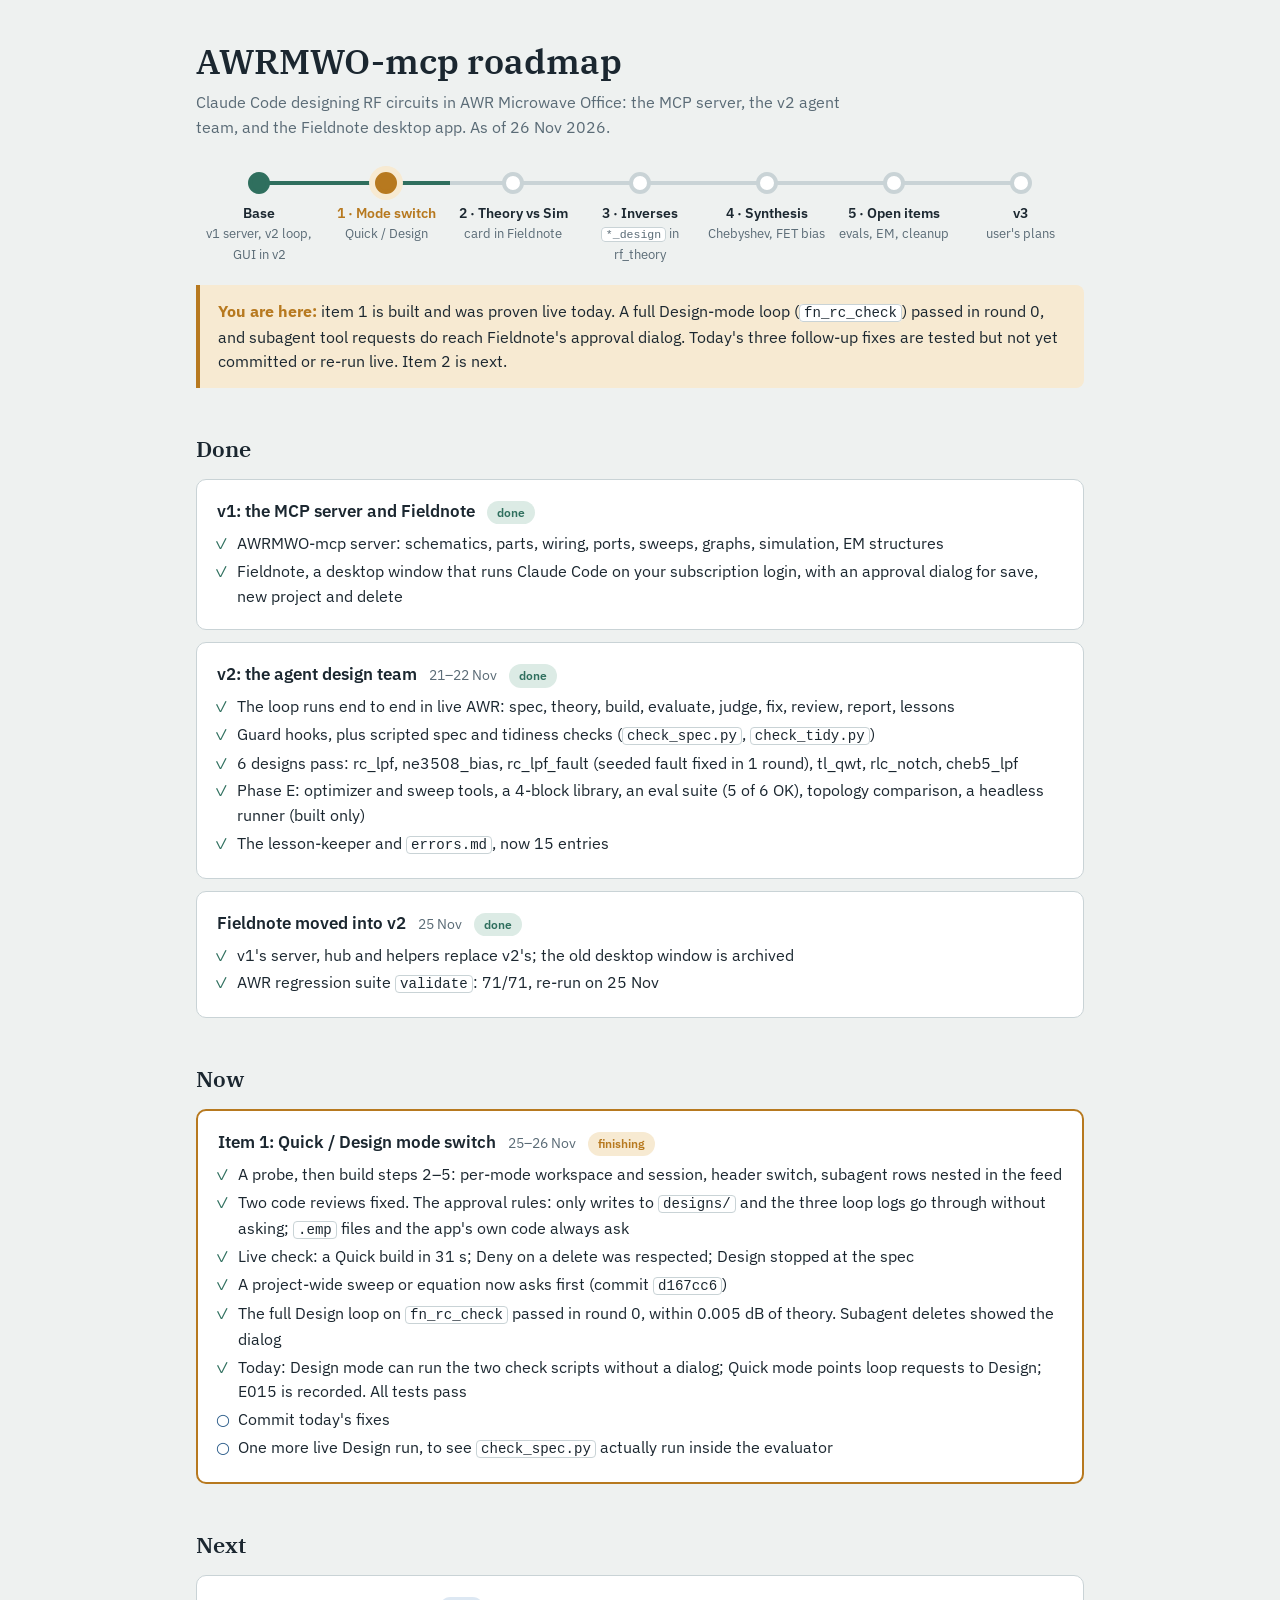
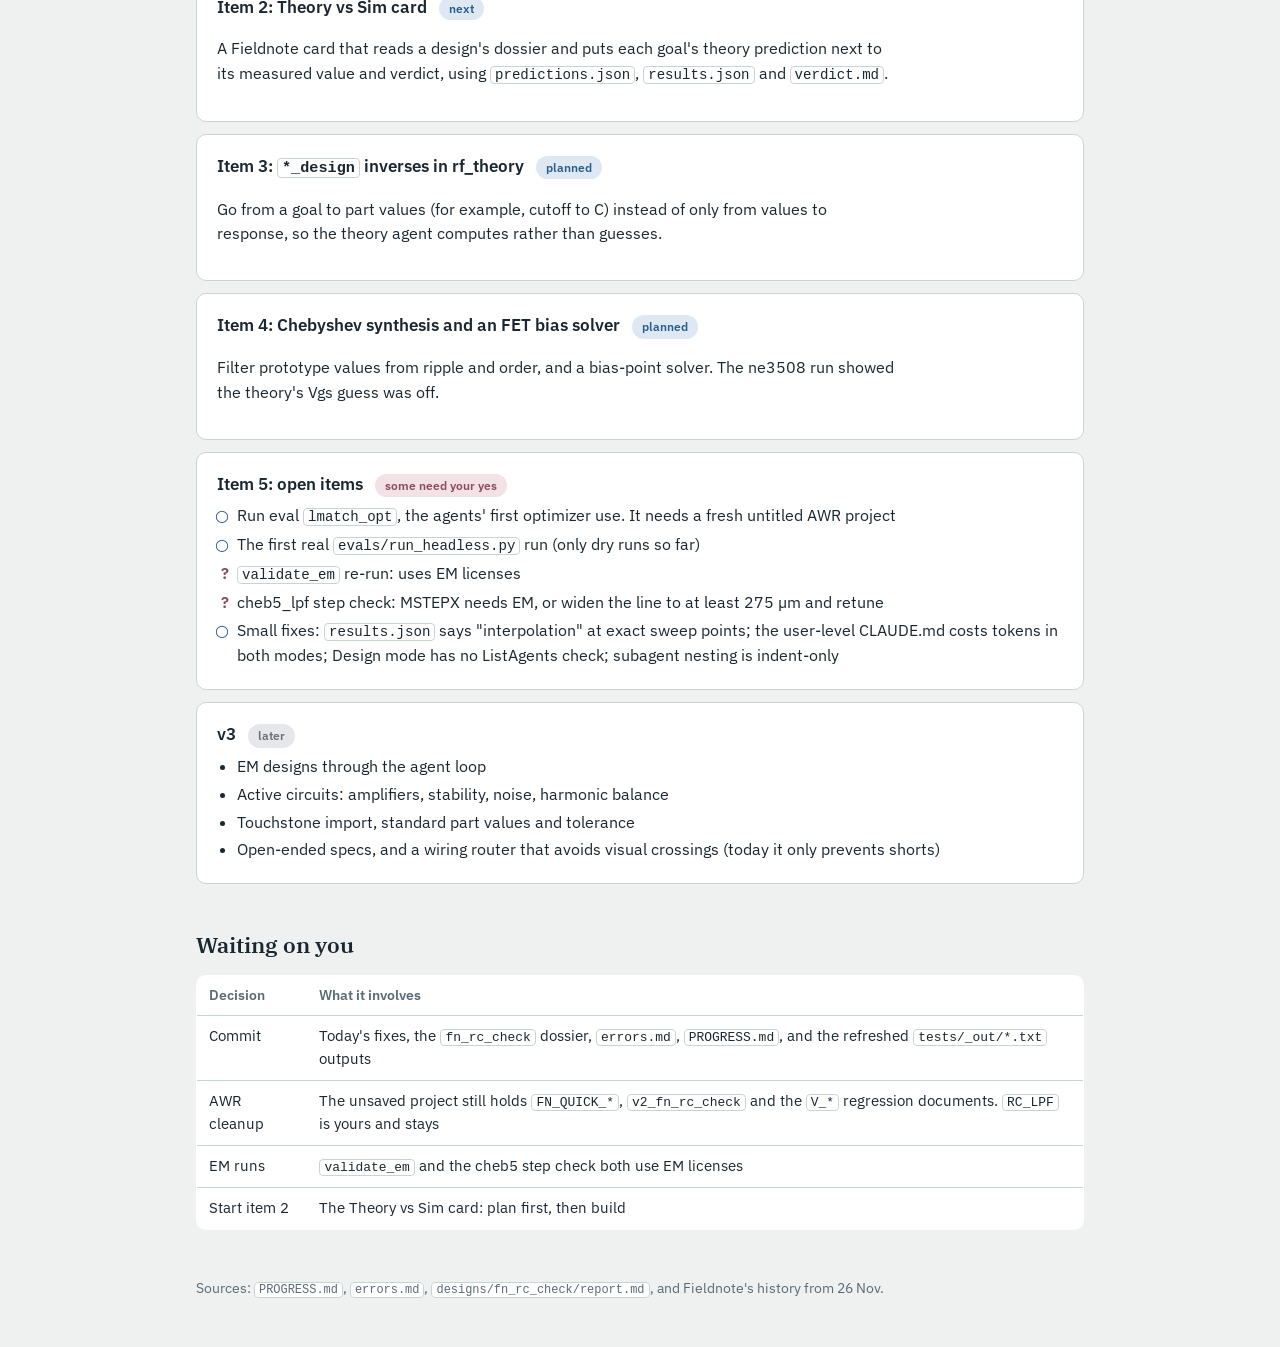
==== roadmap.html @ 6a2615ae "Fieldnote Design mode: run the check scripts, first full loop - Design mode gets Bash (subagents inh" ====
<!doctype html>
<html lang="en">
<head>
<meta charset="utf-8">
<meta name="viewport" content="width=device-width, initial-scale=1">
<title>AWRMWO-mcp Roadmap</title>
<link rel="preconnect" href="https://fonts.googleapis.com">
<link href="https://fonts.googleapis.com/css2?family=IBM+Plex+Sans:wght@400;500;600&family=IBM+Plex+Serif:wght@500;600&display=swap" rel="stylesheet">
<style>
:root {
  --bg: #eef1f0; --panel: #ffffff; --ink: #1b2730; --muted: #5a6b76; --line: #c9d3d6;
  --done: #2f6f5e; --done-bg: #dcebe5; --here: #b7791f; --here-bg: #f7ead2;
  --next: #2c5d8a; --next-bg: #dde8f3; --held: #8a4b5c; --held-bg: #f2e1e5; --later: #6b6f7a; --later-bg: #e6e7ea;
}
@media (prefers-color-scheme: dark) {
  :root:not([data-theme="light"]) {
    --bg: #141b20; --panel: #1c252b; --ink: #e3e9ec; --muted: #9aabb5; --line: #33424b;
    --done: #7cc4ad; --done-bg: #1f3a33; --here: #f0b54d; --here-bg: #3d3020;
    --next: #8db8e2; --next-bg: #1f3245; --held: #e39aae; --held-bg: #3e2630; --later: #a7abb5; --later-bg: #2a3036;
  }
}
:root[data-theme="dark"] {
  --bg: #141b20; --panel: #1c252b; --ink: #e3e9ec; --muted: #9aabb5; --line: #33424b;
  --done: #7cc4ad; --done-bg: #1f3a33; --here: #f0b54d; --here-bg: #3d3020;
  --next: #8db8e2; --next-bg: #1f3245; --held: #e39aae; --held-bg: #3e2630; --later: #a7abb5; --later-bg: #2a3036;
}
* { box-sizing: border-box; }
body { margin: 0; background: var(--bg); color: var(--ink); font: 16px/1.55 "IBM Plex Sans", system-ui, sans-serif; }
main { max-width: 920px; margin: 0 auto; padding: 40px 16px 64px; }
h1, h2 { font-family: "IBM Plex Serif", Georgia, serif; font-weight: 600; line-height: 1.2; }
h1 { font-size: 2.2rem; margin: 0 0 8px; }
h2 { font-size: 1.4rem; margin: 48px 0 16px; }
p { max-width: 68ch; }
.lede { color: var(--muted); margin: 0 0 28px; }
code { font-family: Consolas, "Cascadia Mono", monospace; font-size: .88em; background: var(--panel); border: 1px solid var(--line); border-radius: 4px; padding: 0 4px; }

/* the signal path: the user's five items plus v3, with the marker on where we are */
.path { display: grid; grid-template-columns: repeat(7, 1fr); gap: 0; margin: 8px 0 12px; }
.stop { position: relative; padding-top: 34px; text-align: center; font-size: .82rem; color: var(--muted); }
.stop::before { content: ""; position: absolute; top: 13px; left: 0; right: 0; height: 4px; background: var(--line); }
.stop.done::before, .stop.here::before { background: var(--done); }
.stop:first-child::before { left: 50%; } .stop:last-child::before { right: 50%; }
.stop .dot { position: absolute; top: 4px; left: calc(50% - 11px); width: 22px; height: 22px; border-radius: 50%;
  background: var(--panel); border: 4px solid var(--line); }
.stop.done .dot { background: var(--done); border-color: var(--done); }
.stop.here .dot { background: var(--here); border-color: var(--here); box-shadow: 0 0 0 6px var(--here-bg); }
.stop b { display: block; color: var(--ink); font-weight: 600; font-size: .9rem; }
.stop.here b { color: var(--here); }
.youarehere { background: var(--here-bg); border-left: 4px solid var(--here); padding: 14px 18px; border-radius: 0 8px 8px 0; margin: 20px 0 0; }
.youarehere strong { color: var(--here); }

/* stages */
.stage { background: var(--panel); border: 1px solid var(--line); border-radius: 10px; padding: 18px 20px; margin: 12px 0; }
.stage.here { border: 2px solid var(--here); }
.stage header { display: flex; flex-wrap: wrap; align-items: baseline; gap: 8px 12px; margin-bottom: 6px; }
.stage h3 { margin: 0; font-size: 1.08rem; font-weight: 600; }
.when { color: var(--muted); font-size: .85rem; }
.chip { font-size: .78rem; font-weight: 600; padding: 2px 10px; border-radius: 99px; }
.chip.done { color: var(--done); background: var(--done-bg); }
.chip.here { color: var(--here); background: var(--here-bg); }
.chip.next { color: var(--next); background: var(--next-bg); }
.chip.held { color: var(--held); background: var(--held-bg); }
.chip.later { color: var(--later); background: var(--later-bg); }
ul { margin: 6px 0 0; padding-left: 20px; }
li { margin: 3px 0; }
li.ok::marker { content: "✓  "; color: var(--done); }
li.todo::marker { content: "○  "; color: var(--next); }
li.ask::marker { content: "?  "; color: var(--held); font-weight: 600; }

table { width: 100%; border-collapse: collapse; font-size: .92rem; background: var(--panel); border: 1px solid var(--line); border-radius: 10px; overflow: hidden; }
th, td { text-align: left; padding: 9px 12px; border-bottom: 1px solid var(--line); vertical-align: top; }
th { font-weight: 600; color: var(--muted); font-size: .85rem; }
tr:last-child td { border-bottom: 0; }
.wrap { overflow-x: auto; }
footer { margin-top: 48px; color: var(--muted); font-size: .85rem; }

@media (max-width: 640px) {
  h1 { font-size: 1.7rem; }
  .path { grid-template-columns: 1fr; }
  .stop { padding: 0 0 14px 40px; text-align: left; }
  .stop::before { top: 0; bottom: 0; left: 9px; right: auto; width: 4px; height: auto; }
  .stop:first-child::before { left: 9px; top: 11px; } .stop:last-child::before { right: auto; bottom: calc(100% - 11px); }
  .stop .dot { top: 0; left: 0; }
}
</style>
</head>
<body>
<main>
  <h1>AWRMWO-mcp roadmap</h1>
  <p class="lede">Claude Code designing RF circuits in AWR Microwave Office: the MCP server, the v2 agent team, and the Fieldnote desktop app. As of 26 Nov 2026.</p>

  <div class="path" aria-label="The plan from 25 Nov, in order">
    <div class="stop done"><span class="dot"></span><b>Base</b>v1 server, v2 loop, GUI in v2</div>
    <div class="stop here"><span class="dot"></span><b>1 · Mode switch</b>Quick / Design</div>
    <div class="stop"><span class="dot"></span><b>2 · Theory vs Sim</b>card in Fieldnote</div>
    <div class="stop"><span class="dot"></span><b>3 · Inverses</b><code>*_design</code> in rf_theory</div>
    <div class="stop"><span class="dot"></span><b>4 · Synthesis</b>Chebyshev, FET bias</div>
    <div class="stop"><span class="dot"></span><b>5 · Open items</b>evals, EM, cleanup</div>
    <div class="stop"><span class="dot"></span><b>v3</b>user's plans</div>
  </div>

  <div class="youarehere">
    <strong>You are here:</strong> item 1 is built and was proven live today. A full Design-mode loop (<code>fn_rc_check</code>) passed in round 0, and subagent tool requests do reach Fieldnote's approval dialog. Today's three follow-up fixes are tested but not yet committed or re-run live. Item 2 is next.
  </div>

  <h2>Done</h2>

  <section class="stage">
    <header><h3>v1: the MCP server and Fieldnote</h3><span class="chip done">done</span></header>
    <ul>
      <li class="ok">AWRMWO-mcp server: schematics, parts, wiring, ports, sweeps, graphs, simulation, EM structures</li>
      <li class="ok">Fieldnote, a desktop window that runs Claude Code on your subscription login, with an approval dialog for save, new project and delete</li>
    </ul>
  </section>

  <section class="stage">
    <header><h3>v2: the agent design team</h3><span class="when">21–22 Nov</span><span class="chip done">done</span></header>
    <ul>
      <li class="ok">The loop runs end to end in live AWR: spec, theory, build, evaluate, judge, fix, review, report, lessons</li>
      <li class="ok">Guard hooks, plus scripted spec and tidiness checks (<code>check_spec.py</code>, <code>check_tidy.py</code>)</li>
      <li class="ok">6 designs pass: rc_lpf, ne3508_bias, rc_lpf_fault (seeded fault fixed in 1 round), tl_qwt, rlc_notch, cheb5_lpf</li>
      <li class="ok">Phase E: optimizer and sweep tools, a 4-block library, an eval suite (5 of 6 OK), topology comparison, a headless runner (built only)</li>
      <li class="ok">The lesson-keeper and <code>errors.md</code>, now 15 entries</li>
    </ul>
  </section>

  <section class="stage">
    <header><h3>Fieldnote moved into v2</h3><span class="when">25 Nov</span><span class="chip done">done</span></header>
    <ul>
      <li class="ok">v1's server, hub and helpers replace v2's; the old desktop window is archived</li>
      <li class="ok">AWR regression suite <code>validate</code>: 71/71, re-run on 25 Nov</li>
    </ul>
  </section>

  <h2>Now</h2>

  <section class="stage here">
    <header><h3>Item 1: Quick / Design mode switch</h3><span class="when">25–26 Nov</span><span class="chip here">finishing</span></header>
    <ul>
      <li class="ok">A probe, then build steps 2–5: per-mode workspace and session, header switch, subagent rows nested in the feed</li>
      <li class="ok">Two code reviews fixed. The approval rules: only writes to <code>designs/</code> and the three loop logs go through without asking; <code>.emp</code> files and the app's own code always ask</li>
      <li class="ok">Live check: a Quick build in 31 s; Deny on a delete was respected; Design stopped at the spec</li>
      <li class="ok">A project-wide sweep or equation now asks first (commit <code>d167cc6</code>)</li>
      <li class="ok">The full Design loop on <code>fn_rc_check</code> passed in round 0, within 0.005 dB of theory. Subagent deletes showed the dialog</li>
      <li class="ok">Today: Design mode can run the two check scripts without a dialog; Quick mode points loop requests to Design; E015 is recorded. All tests pass</li>
      <li class="todo">Commit today's fixes</li>
      <li class="todo">One more live Design run, to see <code>check_spec.py</code> actually run inside the evaluator</li>
    </ul>
  </section>

  <h2>Next</h2>

  <section class="stage">
    <header><h3>Item 2: Theory vs Sim card</h3><span class="chip next">next</span></header>
    <p>A Fieldnote card that reads a design's dossier and puts each goal's theory prediction next to its measured value and verdict, using <code>predictions.json</code>, <code>results.json</code> and <code>verdict.md</code>.</p>
  </section>

  <section class="stage">
    <header><h3>Item 3: <code>*_design</code> inverses in rf_theory</h3><span class="chip next">planned</span></header>
    <p>Go from a goal to part values (for example, cutoff to C) instead of only from values to response, so the theory agent computes rather than guesses.</p>
  </section>

  <section class="stage">
    <header><h3>Item 4: Chebyshev synthesis and an FET bias solver</h3><span class="chip next">planned</span></header>
    <p>Filter prototype values from ripple and order, and a bias-point solver. The ne3508 run showed the theory's Vgs guess was off.</p>
  </section>

  <section class="stage">
    <header><h3>Item 5: open items</h3><span class="chip held">some need your yes</span></header>
    <ul>
      <li class="todo">Run eval <code>lmatch_opt</code>, the agents' first optimizer use. It needs a fresh untitled AWR project</li>
      <li class="todo">The first real <code>evals/run_headless.py</code> run (only dry runs so far)</li>
      <li class="ask"><code>validate_em</code> re-run: uses EM licenses</li>
      <li class="ask">cheb5_lpf step check: MSTEPX needs EM, or widen the line to at least 275 µm and retune</li>
      <li class="todo">Small fixes: <code>results.json</code> says "interpolation" at exact sweep points; the user-level CLAUDE.md costs tokens in both modes; Design mode has no ListAgents check; subagent nesting is indent-only</li>
    </ul>
  </section>

  <section class="stage">
    <header><h3>v3</h3><span class="chip later">later</span></header>
    <ul>
      <li>EM designs through the agent loop</li>
      <li>Active circuits: amplifiers, stability, noise, harmonic balance</li>
      <li>Touchstone import, standard part values and tolerance</li>
      <li>Open-ended specs, and a wiring router that avoids visual crossings (today it only prevents shorts)</li>
    </ul>
  </section>

  <h2>Waiting on you</h2>
  <div class="wrap">
  <table>
    <tr><th>Decision</th><th>What it involves</th></tr>
    <tr><td>Commit</td><td>Today's fixes, the <code>fn_rc_check</code> dossier, <code>errors.md</code>, <code>PROGRESS.md</code>, and the refreshed <code>tests/_out/*.txt</code> outputs</td></tr>
    <tr><td>AWR cleanup</td><td>The unsaved project still holds <code>FN_QUICK_*</code>, <code>v2_fn_rc_check</code> and the <code>V_*</code> regression documents. <code>RC_LPF</code> is yours and stays</td></tr>
    <tr><td>EM runs</td><td><code>validate_em</code> and the cheb5 step check both use EM licenses</td></tr>
    <tr><td>Start item 2</td><td>The Theory vs Sim card: plan first, then build</td></tr>
  </table>
  </div>

  <footer>Sources: <code>PROGRESS.md</code>, <code>errors.md</code>, <code>designs/fn_rc_check/report.md</code>, and Fieldnote's history from 26 Nov.</footer>
</main>
</body>
</html>
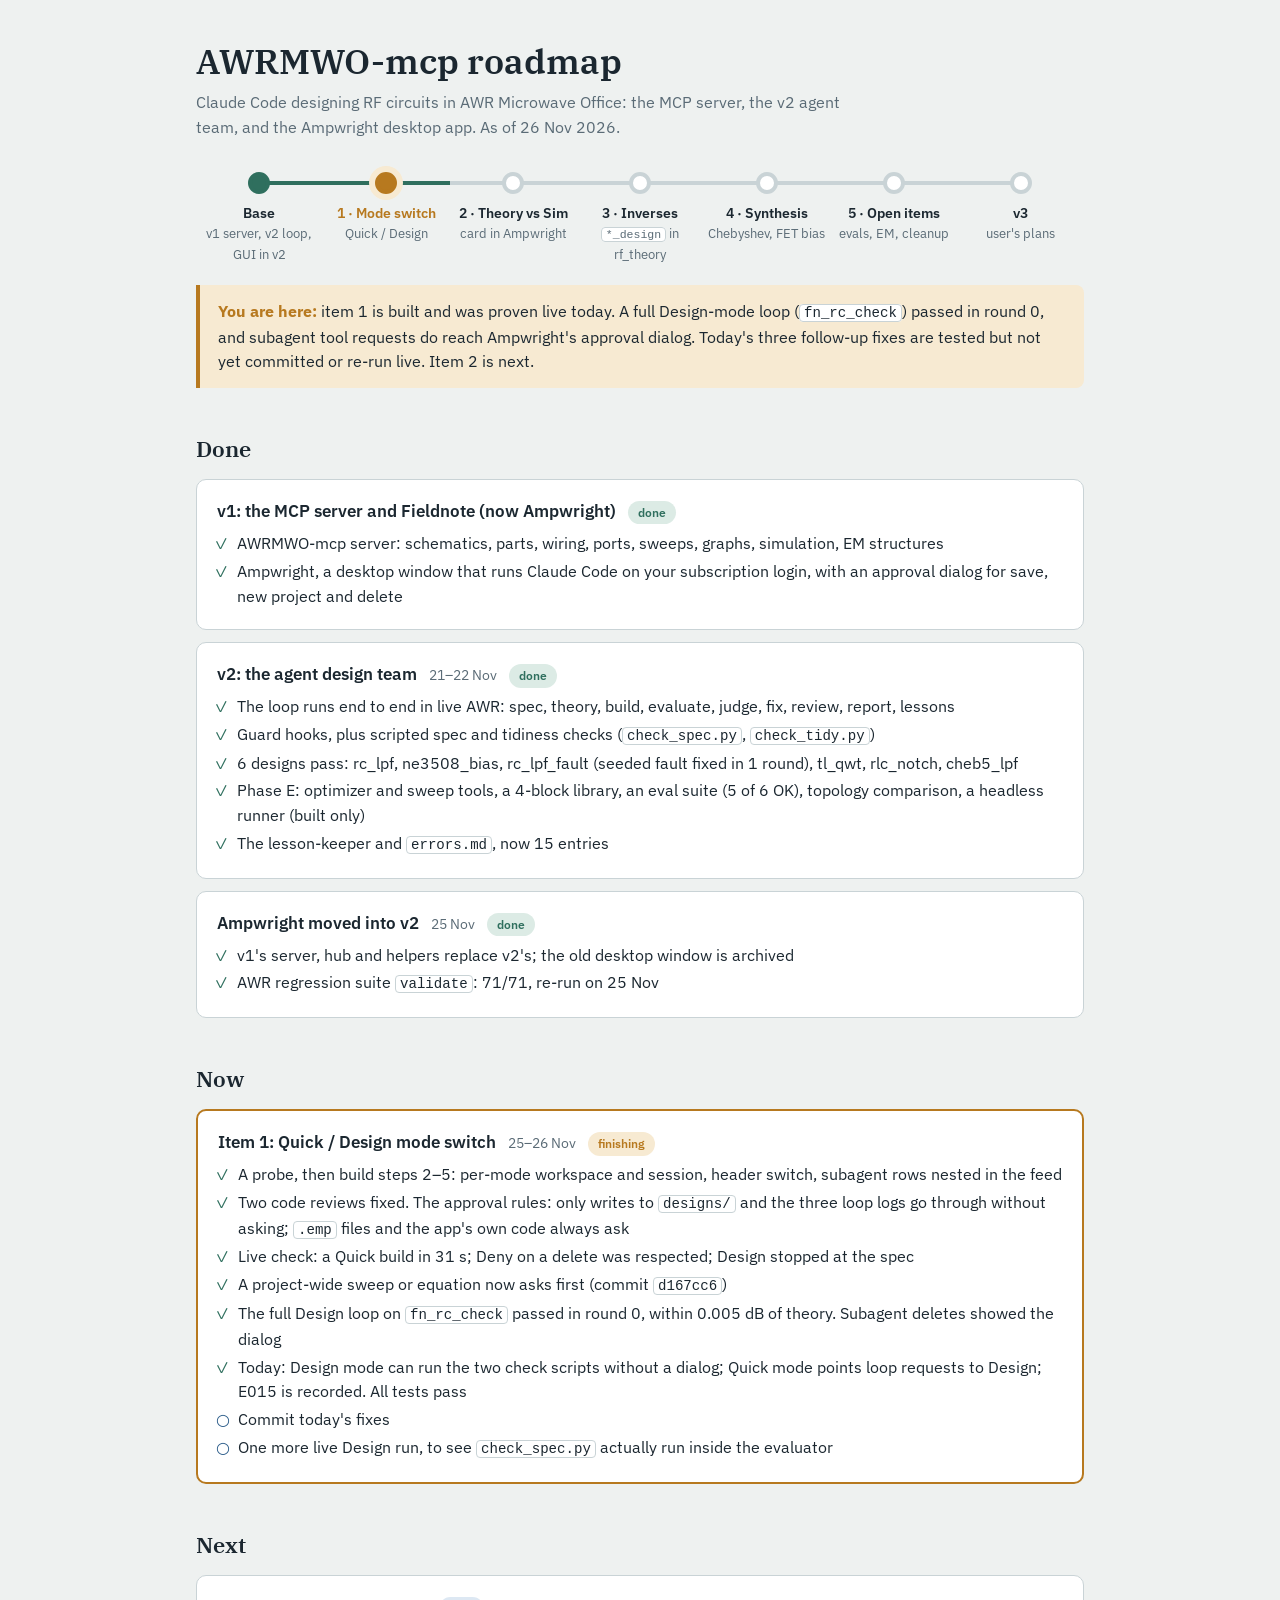
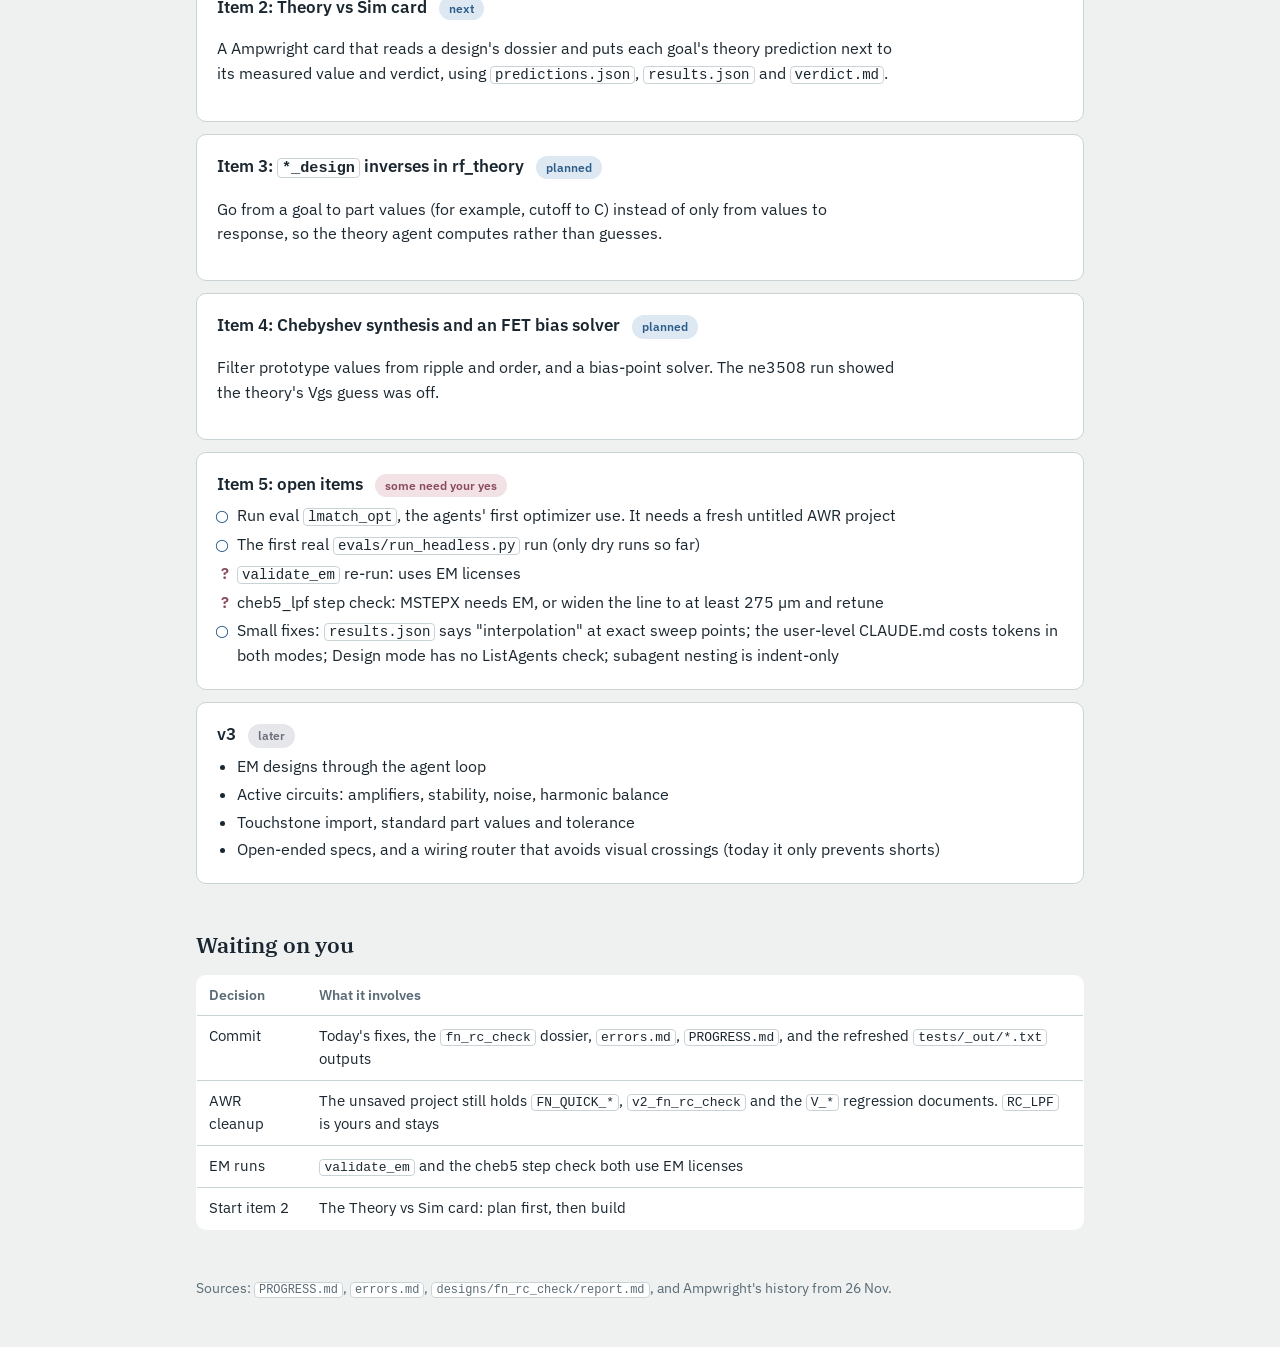
==== commit 009bae18: "Rename the Fieldnote GUI to Ampwright; add the v3 PA plan - fieldnote/ -> ampwright/, Fieldnote.bat " ====
--- a/roadmap.html
+++ b/roadmap.html
@@ -87,12 +87,12 @@
 <body>
 <main>
   <h1>AWRMWO-mcp roadmap</h1>
-  <p class="lede">Claude Code designing RF circuits in AWR Microwave Office: the MCP server, the v2 agent team, and the Fieldnote desktop app. As of 26 Nov 2026.</p>
+  <p class="lede">Claude Code designing RF circuits in AWR Microwave Office: the MCP server, the v2 agent team, and the Ampwright desktop app. As of 26 Nov 2026.</p>
 
   <div class="path" aria-label="The plan from 25 Nov, in order">
     <div class="stop done"><span class="dot"></span><b>Base</b>v1 server, v2 loop, GUI in v2</div>
     <div class="stop here"><span class="dot"></span><b>1 · Mode switch</b>Quick / Design</div>
-    <div class="stop"><span class="dot"></span><b>2 · Theory vs Sim</b>card in Fieldnote</div>
+    <div class="stop"><span class="dot"></span><b>2 · Theory vs Sim</b>card in Ampwright</div>
     <div class="stop"><span class="dot"></span><b>3 · Inverses</b><code>*_design</code> in rf_theory</div>
     <div class="stop"><span class="dot"></span><b>4 · Synthesis</b>Chebyshev, FET bias</div>
     <div class="stop"><span class="dot"></span><b>5 · Open items</b>evals, EM, cleanup</div>
@@ -100,16 +100,16 @@
   </div>
 
   <div class="youarehere">
-    <strong>You are here:</strong> item 1 is built and was proven live today. A full Design-mode loop (<code>fn_rc_check</code>) passed in round 0, and subagent tool requests do reach Fieldnote's approval dialog. Today's three follow-up fixes are tested but not yet committed or re-run live. Item 2 is next.
+    <strong>You are here:</strong> item 1 is built and was proven live today. A full Design-mode loop (<code>fn_rc_check</code>) passed in round 0, and subagent tool requests do reach Ampwright's approval dialog. Today's three follow-up fixes are tested but not yet committed or re-run live. Item 2 is next.
   </div>
 
   <h2>Done</h2>
 
   <section class="stage">
-    <header><h3>v1: the MCP server and Fieldnote</h3><span class="chip done">done</span></header>
+    <header><h3>v1: the MCP server and Fieldnote (now Ampwright)</h3><span class="chip done">done</span></header>
     <ul>
       <li class="ok">AWRMWO-mcp server: schematics, parts, wiring, ports, sweeps, graphs, simulation, EM structures</li>
-      <li class="ok">Fieldnote, a desktop window that runs Claude Code on your subscription login, with an approval dialog for save, new project and delete</li>
+      <li class="ok">Ampwright, a desktop window that runs Claude Code on your subscription login, with an approval dialog for save, new project and delete</li>
     </ul>
   </section>
 
@@ -125,7 +125,7 @@
   </section>
 
   <section class="stage">
-    <header><h3>Fieldnote moved into v2</h3><span class="when">25 Nov</span><span class="chip done">done</span></header>
+    <header><h3>Ampwright moved into v2</h3><span class="when">25 Nov</span><span class="chip done">done</span></header>
     <ul>
       <li class="ok">v1's server, hub and helpers replace v2's; the old desktop window is archived</li>
       <li class="ok">AWR regression suite <code>validate</code>: 71/71, re-run on 25 Nov</li>
@@ -152,7 +152,7 @@
 
   <section class="stage">
     <header><h3>Item 2: Theory vs Sim card</h3><span class="chip next">next</span></header>
-    <p>A Fieldnote card that reads a design's dossier and puts each goal's theory prediction next to its measured value and verdict, using <code>predictions.json</code>, <code>results.json</code> and <code>verdict.md</code>.</p>
+    <p>A Ampwright card that reads a design's dossier and puts each goal's theory prediction next to its measured value and verdict, using <code>predictions.json</code>, <code>results.json</code> and <code>verdict.md</code>.</p>
   </section>
 
   <section class="stage">
@@ -197,7 +197,7 @@
   </table>
   </div>
 
-  <footer>Sources: <code>PROGRESS.md</code>, <code>errors.md</code>, <code>designs/fn_rc_check/report.md</code>, and Fieldnote's history from 26 Nov.</footer>
+  <footer>Sources: <code>PROGRESS.md</code>, <code>errors.md</code>, <code>designs/fn_rc_check/report.md</code>, and Ampwright's history from 26 Nov.</footer>
 </main>
 </body>
 </html>
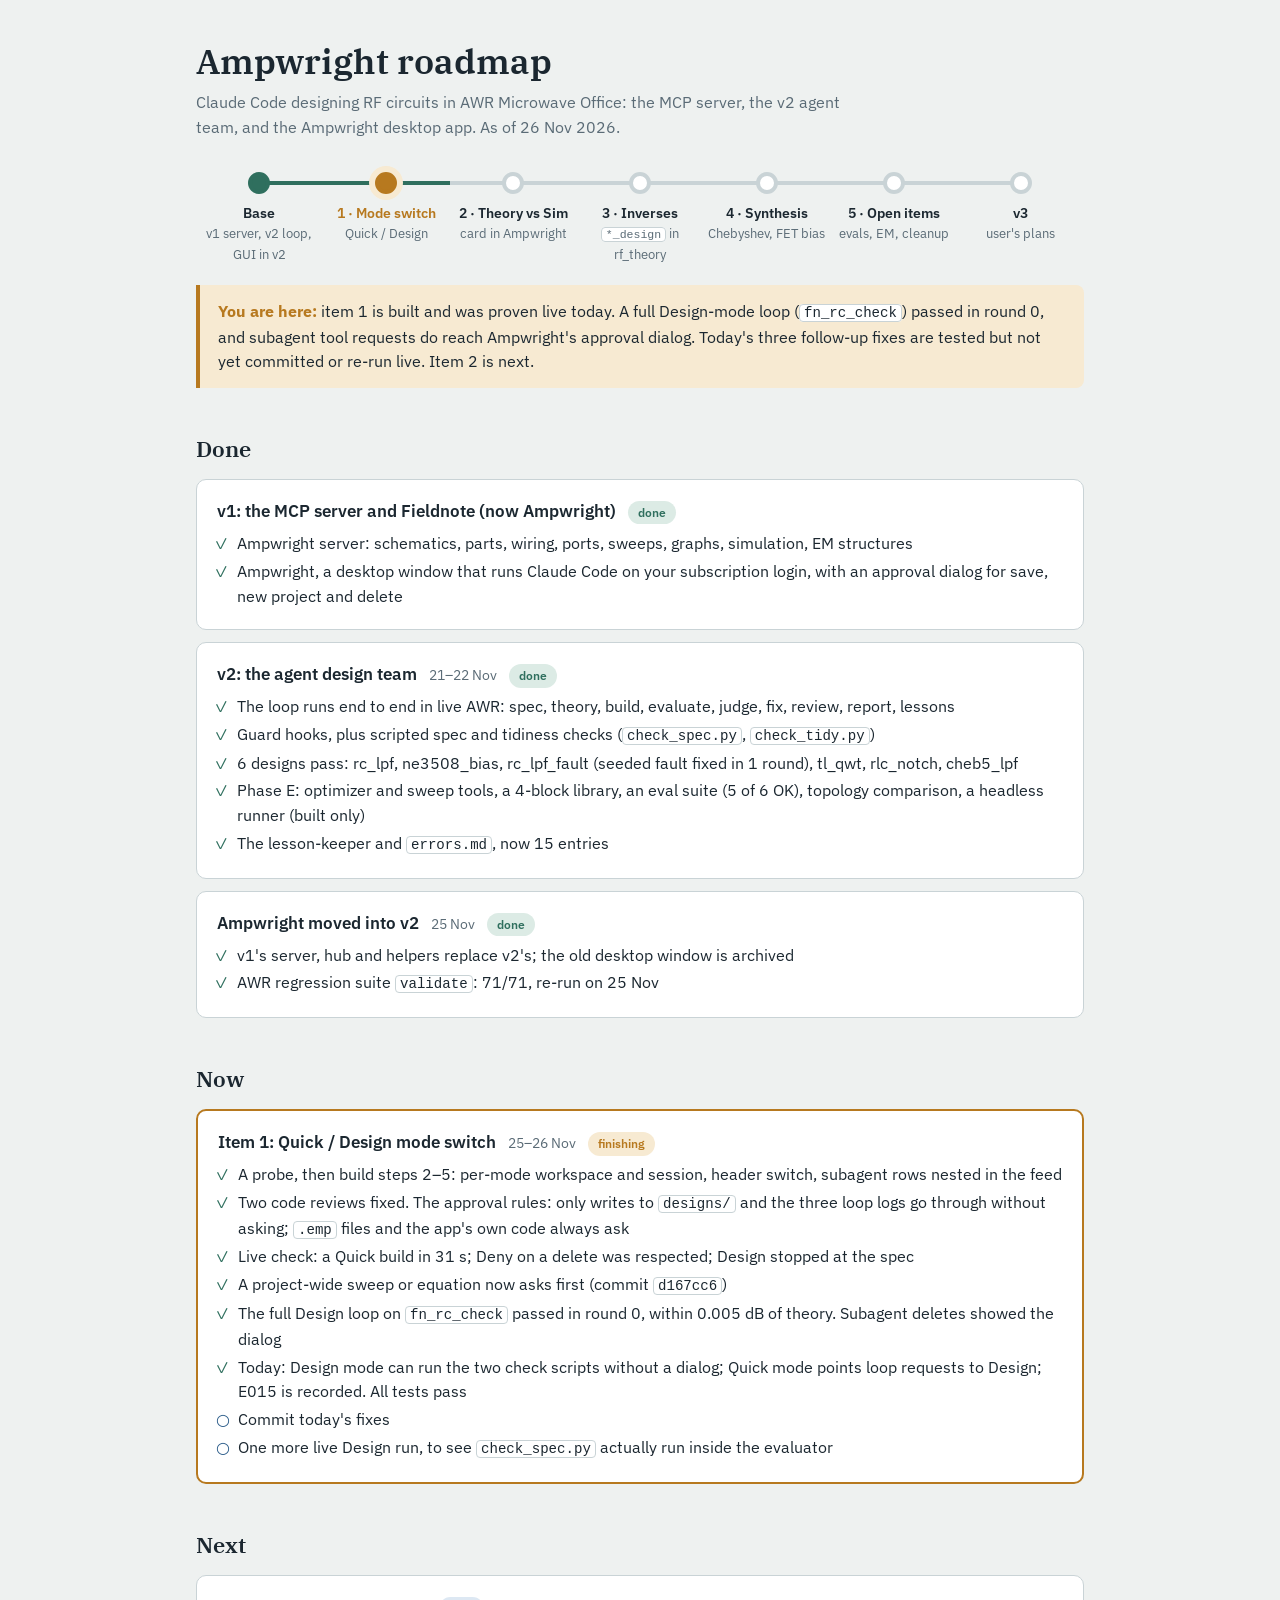
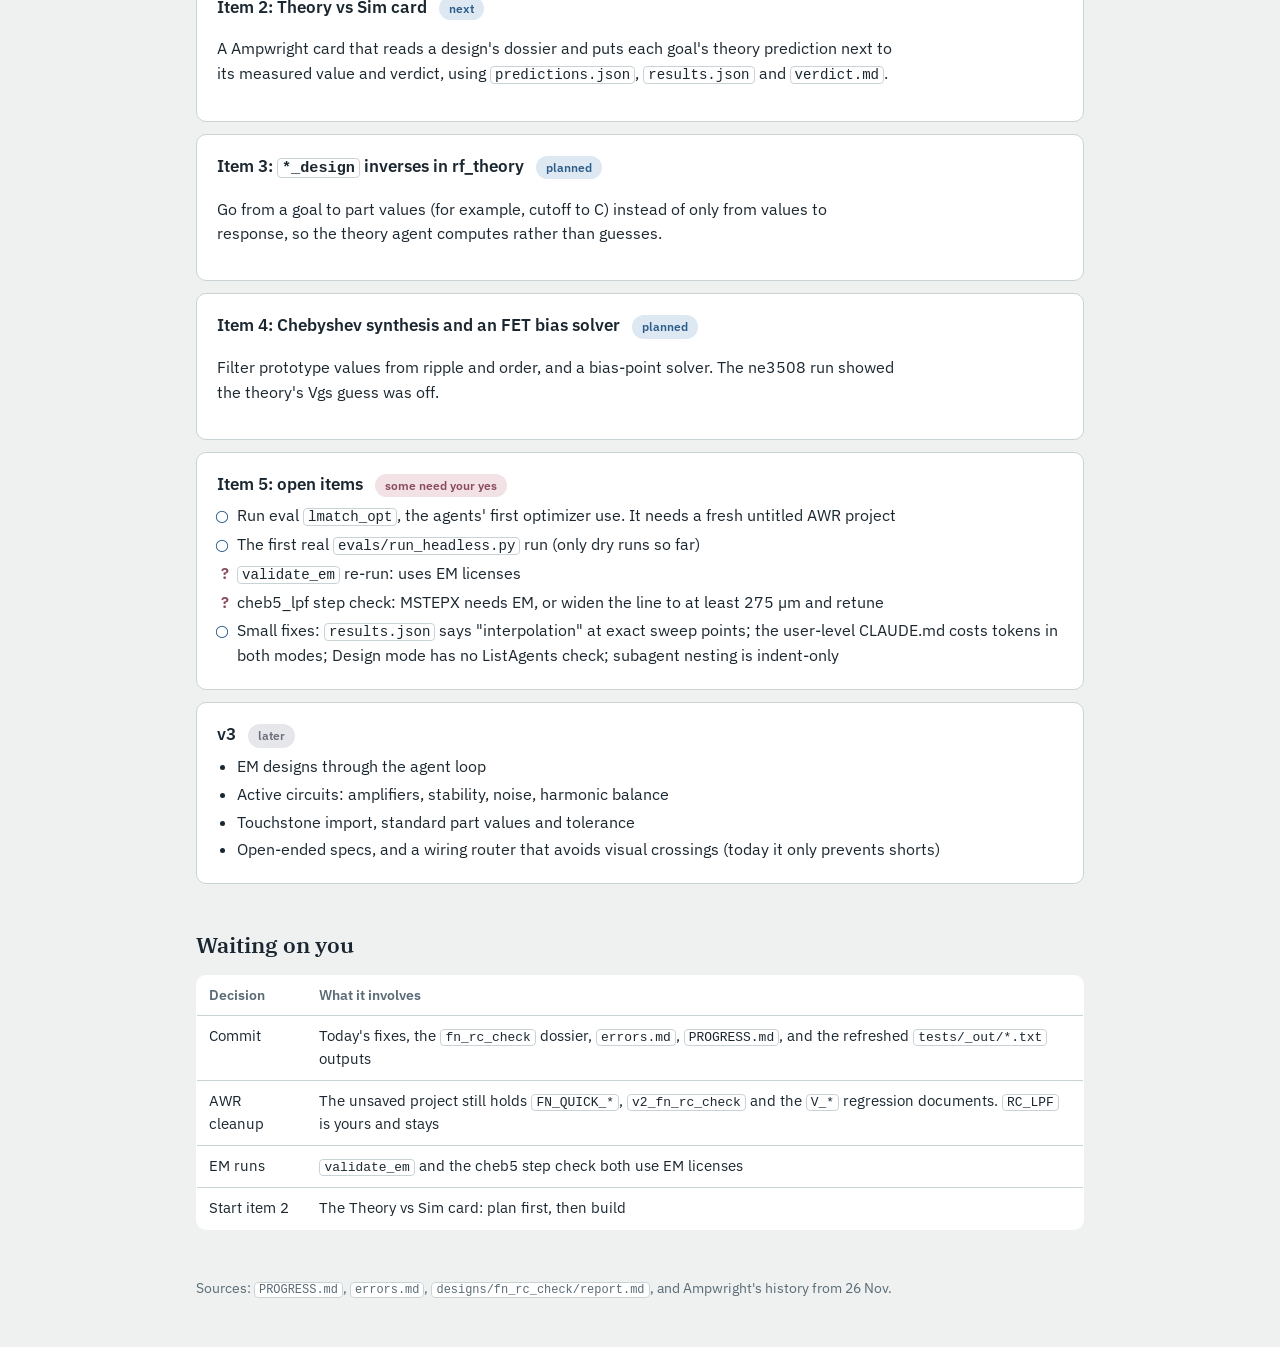
==== commit c16b666b: "Rename AWRMWO-mcp to Ampwright (server name, tool prefix, docs, tests) Co-Authored-By: Claude Sonnet" ====
--- a/roadmap.html
+++ b/roadmap.html
@@ -3,7 +3,7 @@
 <head>
 <meta charset="utf-8">
 <meta name="viewport" content="width=device-width, initial-scale=1">
-<title>AWRMWO-mcp Roadmap</title>
+<title>Ampwright Roadmap</title>
 <link rel="preconnect" href="https://fonts.googleapis.com">
 <link href="https://fonts.googleapis.com/css2?family=IBM+Plex+Sans:wght@400;500;600&family=IBM+Plex+Serif:wght@500;600&display=swap" rel="stylesheet">
 <style>
@@ -86,7 +86,7 @@
 </head>
 <body>
 <main>
-  <h1>AWRMWO-mcp roadmap</h1>
+  <h1>Ampwright roadmap</h1>
   <p class="lede">Claude Code designing RF circuits in AWR Microwave Office: the MCP server, the v2 agent team, and the Ampwright desktop app. As of 26 Nov 2026.</p>
 
   <div class="path" aria-label="The plan from 25 Nov, in order">
@@ -108,7 +108,7 @@
   <section class="stage">
     <header><h3>v1: the MCP server and Fieldnote (now Ampwright)</h3><span class="chip done">done</span></header>
     <ul>
-      <li class="ok">AWRMWO-mcp server: schematics, parts, wiring, ports, sweeps, graphs, simulation, EM structures</li>
+      <li class="ok">Ampwright server: schematics, parts, wiring, ports, sweeps, graphs, simulation, EM structures</li>
       <li class="ok">Ampwright, a desktop window that runs Claude Code on your subscription login, with an approval dialog for save, new project and delete</li>
     </ul>
   </section>
